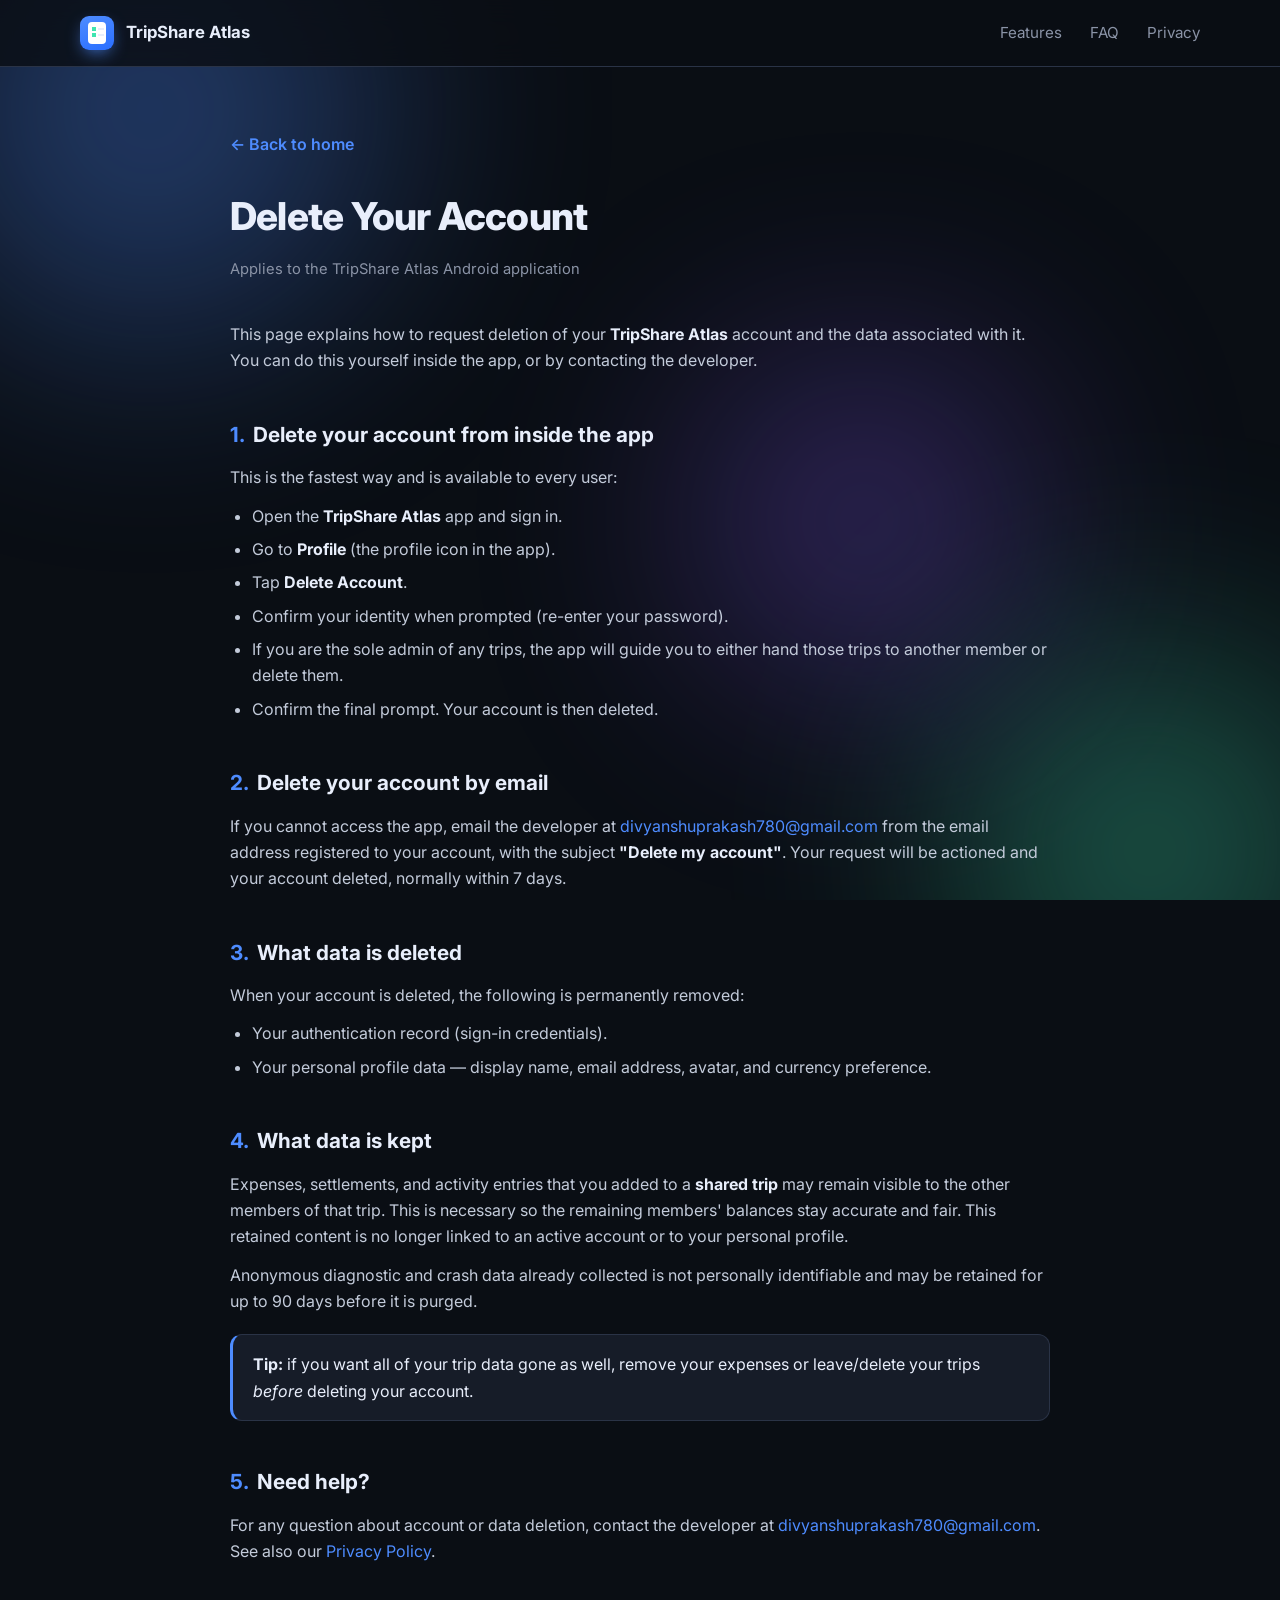
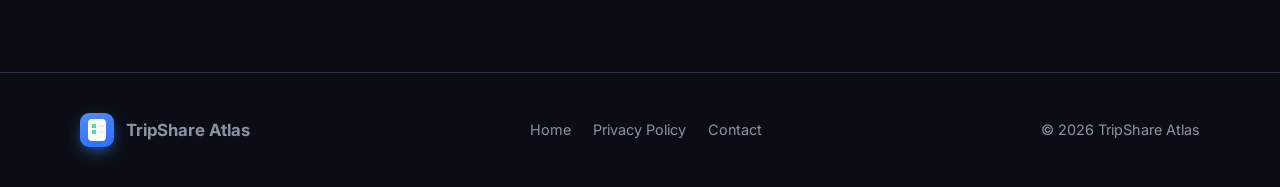
==== delete-account.html @ def370de "Add files via upload" ====
<!DOCTYPE html>
<html lang="en">
<head>
  <meta charset="UTF-8" />
  <meta name="viewport" content="width=device-width, initial-scale=1.0" />
  <title>Delete Your Account — TripShare Atlas</title>
  <meta name="description" content="How to delete your TripShare Atlas account and associated data." />
  <meta name="theme-color" content="#0A0E14" />
  <link rel="preconnect" href="https://fonts.googleapis.com" />
  <link rel="preconnect" href="https://fonts.gstatic.com" crossorigin />
  <link href="https://fonts.googleapis.com/css2?family=Inter:wght@400;500;600;700;800&display=swap" rel="stylesheet" />
  <link rel="stylesheet" href="style.css" />
</head>
<body>

  <div class="aurora" aria-hidden="true"><span></span><span></span><span></span></div>

  <nav class="nav scrolled">
    <div class="wrap">
      <a href="index.html" class="brand"><span class="mark"></span> TripShare Atlas</a>
      <div class="nav-links">
        <a href="index.html#features">Features</a>
        <a href="index.html#faq">FAQ</a>
        <a href="privacy.html">Privacy</a>
      </div>
    </div>
  </nav>

  <main class="doc">
    <a href="index.html" class="back-link">← Back to home</a>

    <h1>Delete Your Account</h1>
    <p class="updated">Applies to the TripShare Atlas Android application</p>

    <p>This page explains how to request deletion of your <strong>TripShare Atlas</strong>
    account and the data associated with it. You can do this yourself inside the
    app, or by contacting the developer.</p>

    <h2><span class="n">1.</span>Delete your account from inside the app</h2>
    <p>This is the fastest way and is available to every user:</p>
    <ul>
      <li>Open the <strong>TripShare Atlas</strong> app and sign in.</li>
      <li>Go to <strong>Profile</strong> (the profile icon in the app).</li>
      <li>Tap <strong>Delete Account</strong>.</li>
      <li>Confirm your identity when prompted (re-enter your password).</li>
      <li>If you are the sole admin of any trips, the app will guide you to either
          hand those trips to another member or delete them.</li>
      <li>Confirm the final prompt. Your account is then deleted.</li>
    </ul>

    <h2><span class="n">2.</span>Delete your account by email</h2>
    <p>If you cannot access the app, email the developer at
    <a href="mailto:divyanshuprakash780@gmail.com">divyanshuprakash780@gmail.com</a>
    from the email address registered to your account, with the subject
    <strong>"Delete my account"</strong>. Your request will be actioned and your
    account deleted, normally within 7 days.</p>

    <h2><span class="n">3.</span>What data is deleted</h2>
    <p>When your account is deleted, the following is permanently removed:</p>
    <ul>
      <li>Your authentication record (sign-in credentials).</li>
      <li>Your personal profile data — display name, email address, avatar, and
          currency preference.</li>
    </ul>

    <h2><span class="n">4.</span>What data is kept</h2>
    <p>Expenses, settlements, and activity entries that you added to a
    <strong>shared trip</strong> may remain visible to the other members of that
    trip. This is necessary so the remaining members' balances stay accurate and
    fair. This retained content is no longer linked to an active account or to
    your personal profile.</p>
    <p>Anonymous diagnostic and crash data already collected is not personally
    identifiable and may be retained for up to 90 days before it is purged.</p>

    <div class="callout">
      <strong>Tip:</strong> if you want all of your trip data gone as well, remove
      your expenses or leave/delete your trips <em>before</em> deleting your
      account.
    </div>

    <h2><span class="n">5.</span>Need help?</h2>
    <p>For any question about account or data deletion, contact the developer at
    <a href="mailto:divyanshuprakash780@gmail.com">divyanshuprakash780@gmail.com</a>.
    See also our <a href="privacy.html">Privacy Policy</a>.</p>
  </main>

  <footer>
    <div class="wrap">
      <div class="brand"><span class="mark"></span> TripShare Atlas</div>
      <div class="foot-links">
        <a href="index.html">Home</a>
        <a href="privacy.html">Privacy Policy</a>
        <a href="mailto:divyanshuprakash780@gmail.com">Contact</a>
      </div>
      <div>© 2026 TripShare Atlas</div>
    </div>
  </footer>

</body>
</html>
---- style.css ----
/* ============================================================
   TripShare Atlas — landing site styles
   Palette mirrors the in-app "Atlas" dark theme.
   ============================================================ */

:root {
  --bg:       #0A0E14;
  --bg-2:     #10151F;
  --surface:  #161C28;
  --surface-2:#1C2433;
  --line:     #2A3346;
  --primary:  #4E8CFF;
  --primary-d:#2A6FFF;
  --mint:     #3FE5B0;
  --coral:    #FF6B6B;
  --text:     #E8EEFB;
  --muted:    #8A93A6;
  --radius:   20px;
  --shadow:   0 24px 60px -20px rgba(0,0,0,.7);
}

* { margin: 0; padding: 0; box-sizing: border-box; }

html { scroll-behavior: smooth; }

body {
  background: var(--bg);
  color: var(--text);
  font-family: 'Inter', -apple-system, BlinkMacSystemFont, 'Segoe UI', Roboto, sans-serif;
  line-height: 1.65;
  -webkit-font-smoothing: antialiased;
  overflow-x: hidden;
}

a { color: inherit; text-decoration: none; }

/* ---- animated aurora backdrop ---- */
.aurora {
  position: fixed;
  inset: 0;
  z-index: -1;
  overflow: hidden;
}
.aurora span {
  position: absolute;
  border-radius: 50%;
  filter: blur(120px);
  opacity: .35;
  animation: drift 22s ease-in-out infinite;
}
.aurora span:nth-child(1) { width: 460px; height: 460px; background: var(--primary); top: -120px; left: -80px; }
.aurora span:nth-child(2) { width: 380px; height: 380px; background: var(--mint);    bottom: -140px; right: -60px; animation-delay: -7s; }
.aurora span:nth-child(3) { width: 320px; height: 320px; background: #8A5CFF;        top: 40%; left: 55%; animation-delay: -13s; }

@keyframes drift {
  0%,100% { transform: translate(0,0) scale(1); }
  33%     { transform: translate(60px,40px) scale(1.15); }
  66%     { transform: translate(-50px,30px) scale(.9); }
}

/* ---- layout ---- */
.wrap { width: min(1120px, 92vw); margin: 0 auto; }
section { padding: 96px 0; }

/* ---- nav ---- */
.nav {
  position: sticky; top: 0; z-index: 50;
  padding: 16px 0;
  transition: background .3s ease, border-color .3s ease, backdrop-filter .3s;
  border-bottom: 1px solid transparent;
}
.nav.scrolled {
  background: rgba(10,14,20,.82);
  backdrop-filter: blur(14px);
  border-bottom: 1px solid var(--line);
}
.nav .wrap { display: flex; align-items: center; justify-content: space-between; }
.brand { display: flex; align-items: center; gap: 12px; font-weight: 700; font-size: 1.05rem; }
.nav-links { display: flex; gap: 28px; align-items: center; }
.nav-links a { color: var(--muted); font-size: .95rem; transition: color .2s; }
.nav-links a:hover { color: var(--text); }

/* ---- the receipt mark (CSS-drawn app logo) ---- */
.mark {
  width: 34px; height: 34px; flex: none;
  border-radius: 9px;
  background: linear-gradient(160deg, var(--primary), var(--primary-d));
  display: grid; place-items: center;
  box-shadow: 0 6px 18px -6px var(--primary);
}
.mark::before {
  content: "";
  width: 18px; height: 22px;
  border-radius: 4px;
  background:
    linear-gradient(var(--mint),var(--mint)) 4px 5px/4px 4px no-repeat,
    linear-gradient(var(--text),var(--text)) 10px 6px/6px 2px no-repeat,
    linear-gradient(var(--mint),var(--mint)) 4px 11px/4px 4px no-repeat,
    linear-gradient(var(--text),var(--text)) 10px 12px/6px 2px no-repeat,
    #fff;
}

/* ---- buttons ---- */
.btn {
  display: inline-flex; align-items: center; gap: 10px;
  padding: 14px 26px;
  border-radius: 999px;
  font-weight: 600; font-size: .98rem;
  border: 1px solid var(--line);
  cursor: pointer;
  transition: transform .15s ease, box-shadow .25s ease, background .2s;
}
.btn-primary {
  background: linear-gradient(135deg, var(--primary), var(--primary-d));
  border-color: transparent;
  color: #fff;
  box-shadow: 0 14px 34px -12px var(--primary);
}
.btn-primary:hover { transform: translateY(-2px); box-shadow: 0 20px 44px -12px var(--primary); }
.btn-ghost { background: var(--surface); color: var(--text); }
.btn-ghost:hover { background: var(--surface-2); }
.btn[disabled], .btn.is-soon { opacity: .65; cursor: not-allowed; }
.btn[disabled]:hover { transform: none; box-shadow: 0 14px 34px -12px var(--primary); }

/* ---- hero ---- */
.hero { padding-top: 56px; }
.hero .wrap { display: grid; grid-template-columns: 1.05fr .95fr; gap: 56px; align-items: center; }

.pill {
  display: inline-flex; align-items: center; gap: 8px;
  padding: 7px 14px;
  border-radius: 999px;
  background: rgba(63,229,176,.1);
  border: 1px solid rgba(63,229,176,.35);
  color: var(--mint);
  font-size: .82rem; font-weight: 600;
  letter-spacing: .04em; text-transform: uppercase;
}
.pill .dot {
  width: 8px; height: 8px; border-radius: 50%; background: var(--mint);
  box-shadow: 0 0 0 0 rgba(63,229,176,.6);
  animation: pulse 2s infinite;
}
@keyframes pulse {
  0%   { box-shadow: 0 0 0 0 rgba(63,229,176,.55); }
  70%  { box-shadow: 0 0 0 12px rgba(63,229,176,0); }
  100% { box-shadow: 0 0 0 0 rgba(63,229,176,0); }
}

.hero h1 {
  font-size: clamp(2.4rem, 5vw, 3.7rem);
  line-height: 1.08;
  font-weight: 800;
  margin: 22px 0 18px;
  letter-spacing: -.02em;
}
.hero h1 .grad {
  background: linear-gradient(120deg, var(--primary), var(--mint));
  -webkit-background-clip: text; background-clip: text; color: transparent;
}
.hero p.lead { color: var(--muted); font-size: 1.12rem; max-width: 30ch; }
.hero-cta { display: flex; gap: 14px; margin-top: 30px; flex-wrap: wrap; }
.soon-note { color: var(--muted); font-size: .85rem; margin-top: 14px; }

/* ---- floating phone / receipt card ---- */
.hero-art { display: grid; place-items: center; }
.phone {
  width: 280px;
  background: linear-gradient(180deg, var(--surface), var(--bg-2));
  border: 1px solid var(--line);
  border-radius: 34px;
  padding: 18px;
  box-shadow: var(--shadow);
  animation: float 6s ease-in-out infinite;
}
@keyframes float {
  0%,100% { transform: translateY(0) rotate(-1deg); }
  50%     { transform: translateY(-18px) rotate(1deg); }
}
.phone .screen {
  background: var(--bg);
  border-radius: 22px;
  padding: 18px 16px;
  border: 1px solid var(--line);
}
.screen .s-title { font-size: .78rem; color: var(--muted); letter-spacing: .08em; text-transform: uppercase; }
.screen .s-total { font-size: 1.9rem; font-weight: 800; margin: 4px 0 16px; }
.row {
  display: flex; align-items: center; gap: 10px;
  padding: 10px 0;
  border-top: 1px solid var(--line);
}
.row .ic { width: 30px; height: 30px; border-radius: 9px; display: grid; place-items: center; font-size: .95rem; }
.row .nm { flex: 1; font-size: .9rem; }
.row .amt { font-weight: 700; font-size: .9rem; }
.amt.cr { color: var(--mint); }
.amt.dr { color: var(--coral); }

/* ---- section headings ---- */
.head { text-align: center; margin-bottom: 56px; }
.head .eyebrow { color: var(--primary); font-weight: 700; letter-spacing: .12em; text-transform: uppercase; font-size: .82rem; }
.head h2 { font-size: clamp(1.8rem, 3.5vw, 2.6rem); font-weight: 800; margin: 12px 0 10px; letter-spacing: -.02em; }
.head p { color: var(--muted); max-width: 56ch; margin: 0 auto; }

/* ---- feature grid ---- */
.grid { display: grid; grid-template-columns: repeat(3,1fr); gap: 22px; }
.card {
  background: var(--surface);
  border: 1px solid var(--line);
  border-radius: var(--radius);
  padding: 28px 24px;
  transition: transform .25s ease, border-color .25s ease, background .25s;
}
.card:hover { transform: translateY(-6px); border-color: var(--primary); background: var(--surface-2); }
.card .emoji {
  width: 50px; height: 50px; border-radius: 14px;
  display: grid; place-items: center; font-size: 1.5rem;
  background: rgba(78,140,255,.12);
  margin-bottom: 16px;
}
.card h3 { font-size: 1.12rem; margin-bottom: 8px; }
.card p { color: var(--muted); font-size: .95rem; }

/* ---- steps ---- */
.steps { display: grid; grid-template-columns: repeat(3,1fr); gap: 22px; }
.step { text-align: center; padding: 8px; }
.step .num {
  width: 56px; height: 56px; margin: 0 auto 16px;
  display: grid; place-items: center;
  font-weight: 800; font-size: 1.3rem;
  border-radius: 50%;
  background: linear-gradient(135deg, var(--primary), var(--primary-d));
  box-shadow: 0 10px 26px -10px var(--primary);
}
.step h3 { margin-bottom: 6px; }
.step p { color: var(--muted); font-size: .95rem; }

/* ---- FAQ ---- */
.faq { max-width: 760px; margin: 0 auto; }
.qa {
  background: var(--surface);
  border: 1px solid var(--line);
  border-radius: 14px;
  margin-bottom: 12px;
  overflow: hidden;
}
.qa .q {
  width: 100%; text-align: left;
  background: none; border: none; color: var(--text);
  font-size: 1rem; font-weight: 600;
  padding: 20px 22px;
  cursor: pointer;
  display: flex; justify-content: space-between; align-items: center; gap: 16px;
  font-family: inherit;
}
.qa .q .chev { transition: transform .3s ease; color: var(--primary); flex: none; }
.qa.open .q .chev { transform: rotate(45deg); }
.qa .a {
  max-height: 0; overflow: hidden;
  transition: max-height .35s ease;
  color: var(--muted);
}
.qa .a p { padding: 0 22px 20px; font-size: .95rem; }

/* ---- final CTA ---- */
.cta-box {
  text-align: center;
  background: linear-gradient(135deg, rgba(78,140,255,.16), rgba(63,229,176,.1));
  border: 1px solid var(--line);
  border-radius: 28px;
  padding: 60px 28px;
}
.cta-box h2 { font-size: clamp(1.7rem,3vw,2.4rem); font-weight: 800; margin-bottom: 12px; }
.cta-box p { color: var(--muted); margin-bottom: 28px; }

/* ---- footer ---- */
footer {
  border-top: 1px solid var(--line);
  padding: 40px 0;
  color: var(--muted);
  font-size: .9rem;
}
footer .wrap { display: flex; justify-content: space-between; align-items: center; gap: 20px; flex-wrap: wrap; }
footer a { color: var(--muted); transition: color .2s; }
footer a:hover { color: var(--text); }
.foot-links { display: flex; gap: 22px; }

/* ---- scroll reveal ---- */
.reveal { opacity: 0; transform: translateY(28px); transition: opacity .7s ease, transform .7s ease; }
.reveal.visible { opacity: 1; transform: none; }
.reveal.d1 { transition-delay: .08s; }
.reveal.d2 { transition-delay: .16s; }
.reveal.d3 { transition-delay: .24s; }

/* ---- privacy / document page ---- */
.doc { width: min(820px, 92vw); margin: 0 auto; padding: 64px 0 96px; }
.doc h1 { font-size: 2.4rem; font-weight: 800; letter-spacing: -.02em; }
.doc .updated { color: var(--muted); margin: 8px 0 40px; font-size: .92rem; }
.doc h2 {
  font-size: 1.3rem; margin: 36px 0 12px;
  padding-top: 8px;
}
.doc h2 .n { color: var(--primary); margin-right: 8px; }
.doc p, .doc li { color: #C3CBDA; }
.doc p { margin-bottom: 12px; }
.doc ul { margin: 8px 0 16px 22px; }
.doc li { margin-bottom: 7px; }
.doc strong { color: var(--text); }
.doc a { color: var(--primary); }
.callout {
  background: var(--surface);
  border: 1px solid var(--line);
  border-left: 3px solid var(--primary);
  border-radius: 12px;
  padding: 16px 20px;
  margin: 20px 0;
}
.back-link { display: inline-flex; align-items: center; gap: 8px; color: var(--primary); margin-bottom: 28px; font-weight: 600; }

/* ---- responsive ---- */
@media (max-width: 860px) {
  .hero .wrap { grid-template-columns: 1fr; text-align: center; }
  .hero p.lead { max-width: none; }
  .hero-cta { justify-content: center; }
  .hero-art { order: -1; }
  .grid, .steps { grid-template-columns: 1fr; }
  .nav-links { display: none; }
  section { padding: 72px 0; }
}
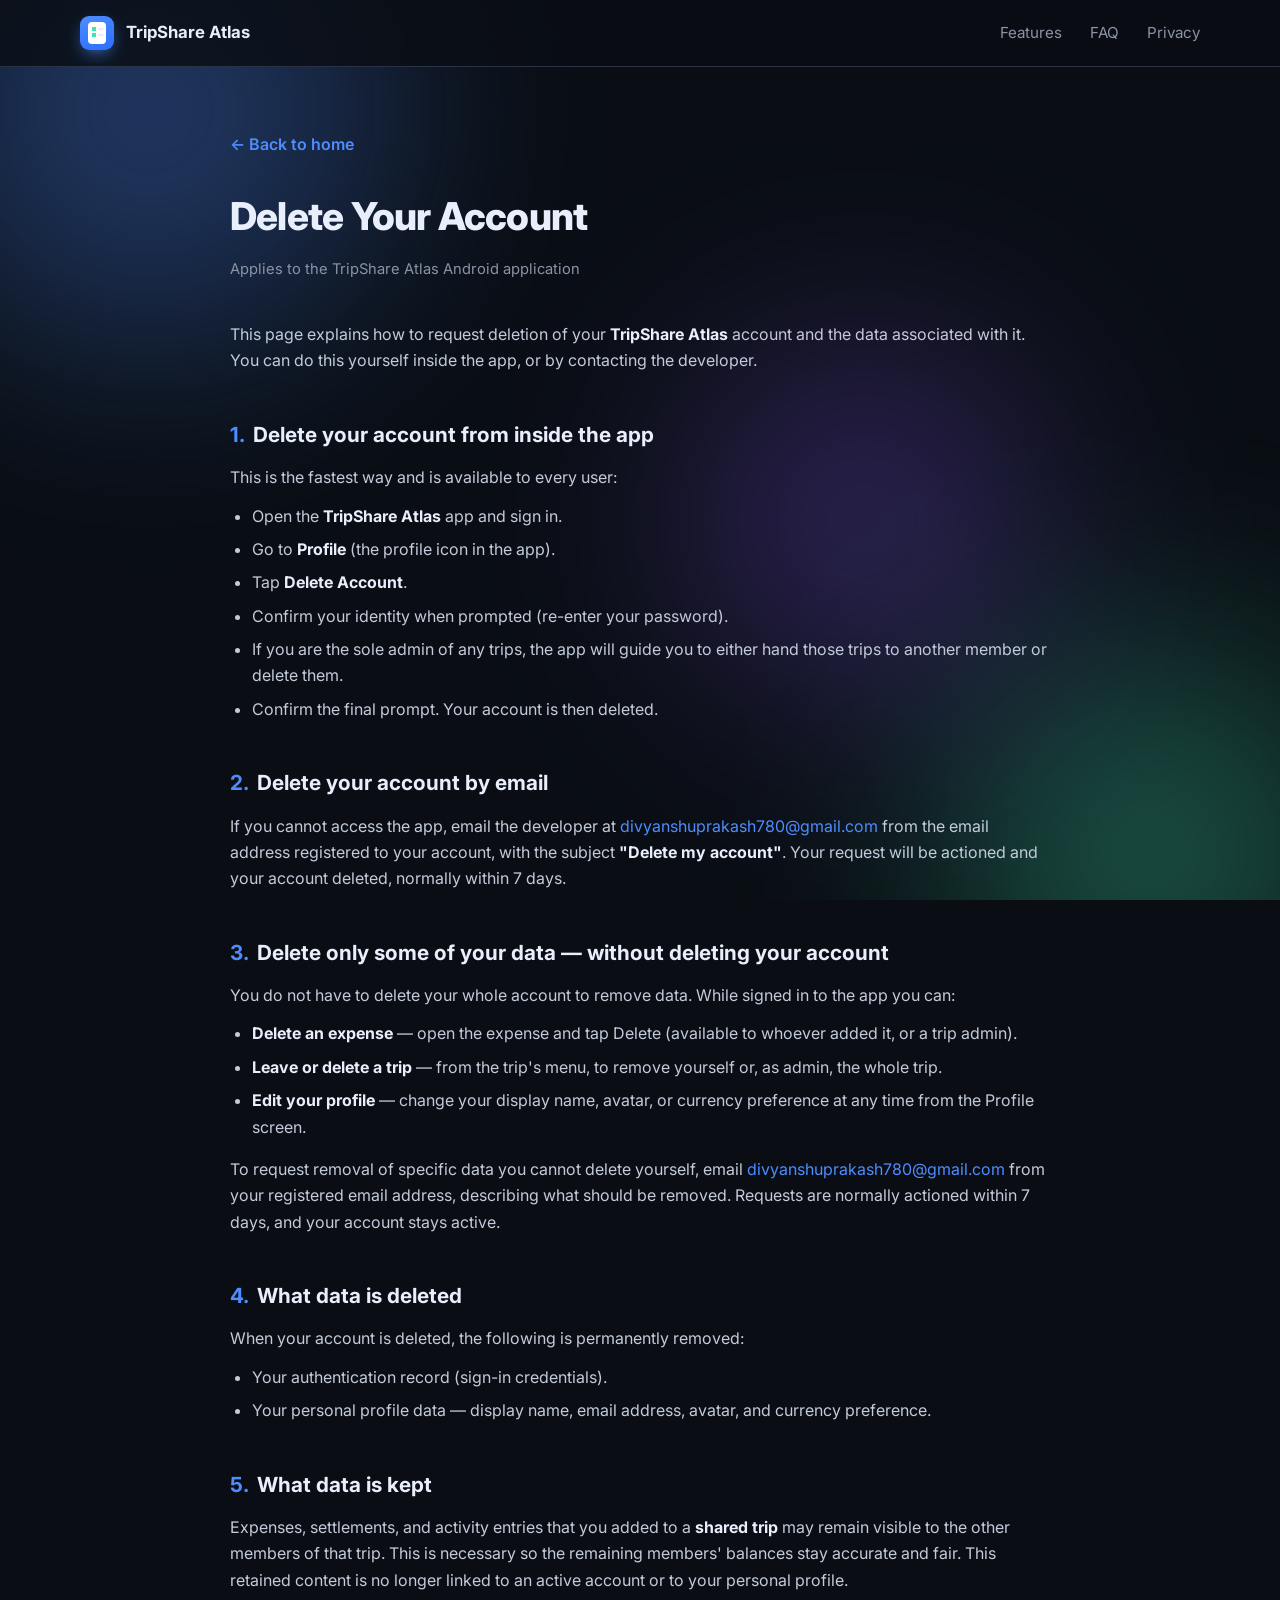
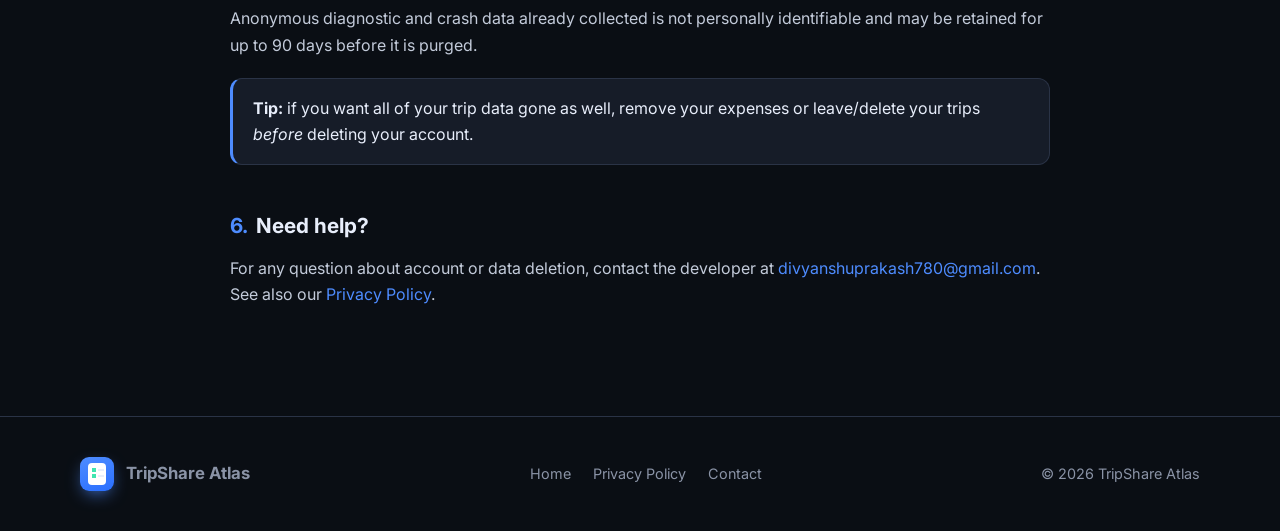
==== commit f4e59210: "Add files via upload" ====
--- a/delete-account.html
+++ b/delete-account.html
@@ -55,7 +55,23 @@
     <strong>"Delete my account"</strong>. Your request will be actioned and your
     account deleted, normally within 7 days.</p>
 
-    <h2><span class="n">3.</span>What data is deleted</h2>
+    <h2><span class="n">3.</span>Delete only some of your data — without deleting your account</h2>
+    <p>You do not have to delete your whole account to remove data. While signed
+    in to the app you can:</p>
+    <ul>
+      <li><strong>Delete an expense</strong> — open the expense and tap Delete
+          (available to whoever added it, or a trip admin).</li>
+      <li><strong>Leave or delete a trip</strong> — from the trip's menu, to remove
+          yourself or, as admin, the whole trip.</li>
+      <li><strong>Edit your profile</strong> — change your display name, avatar, or
+          currency preference at any time from the Profile screen.</li>
+    </ul>
+    <p>To request removal of specific data you cannot delete yourself, email
+    <a href="mailto:divyanshuprakash780@gmail.com">divyanshuprakash780@gmail.com</a>
+    from your registered email address, describing what should be removed. Requests
+    are normally actioned within 7 days, and your account stays active.</p>
+
+    <h2><span class="n">4.</span>What data is deleted</h2>
     <p>When your account is deleted, the following is permanently removed:</p>
     <ul>
       <li>Your authentication record (sign-in credentials).</li>
@@ -63,7 +79,7 @@
           currency preference.</li>
     </ul>
 
-    <h2><span class="n">4.</span>What data is kept</h2>
+    <h2><span class="n">5.</span>What data is kept</h2>
     <p>Expenses, settlements, and activity entries that you added to a
     <strong>shared trip</strong> may remain visible to the other members of that
     trip. This is necessary so the remaining members' balances stay accurate and
@@ -78,7 +94,7 @@
       account.
     </div>
 
-    <h2><span class="n">5.</span>Need help?</h2>
+    <h2><span class="n">6.</span>Need help?</h2>
     <p>For any question about account or data deletion, contact the developer at
     <a href="mailto:divyanshuprakash780@gmail.com">divyanshuprakash780@gmail.com</a>.
     See also our <a href="privacy.html">Privacy Policy</a>.</p>
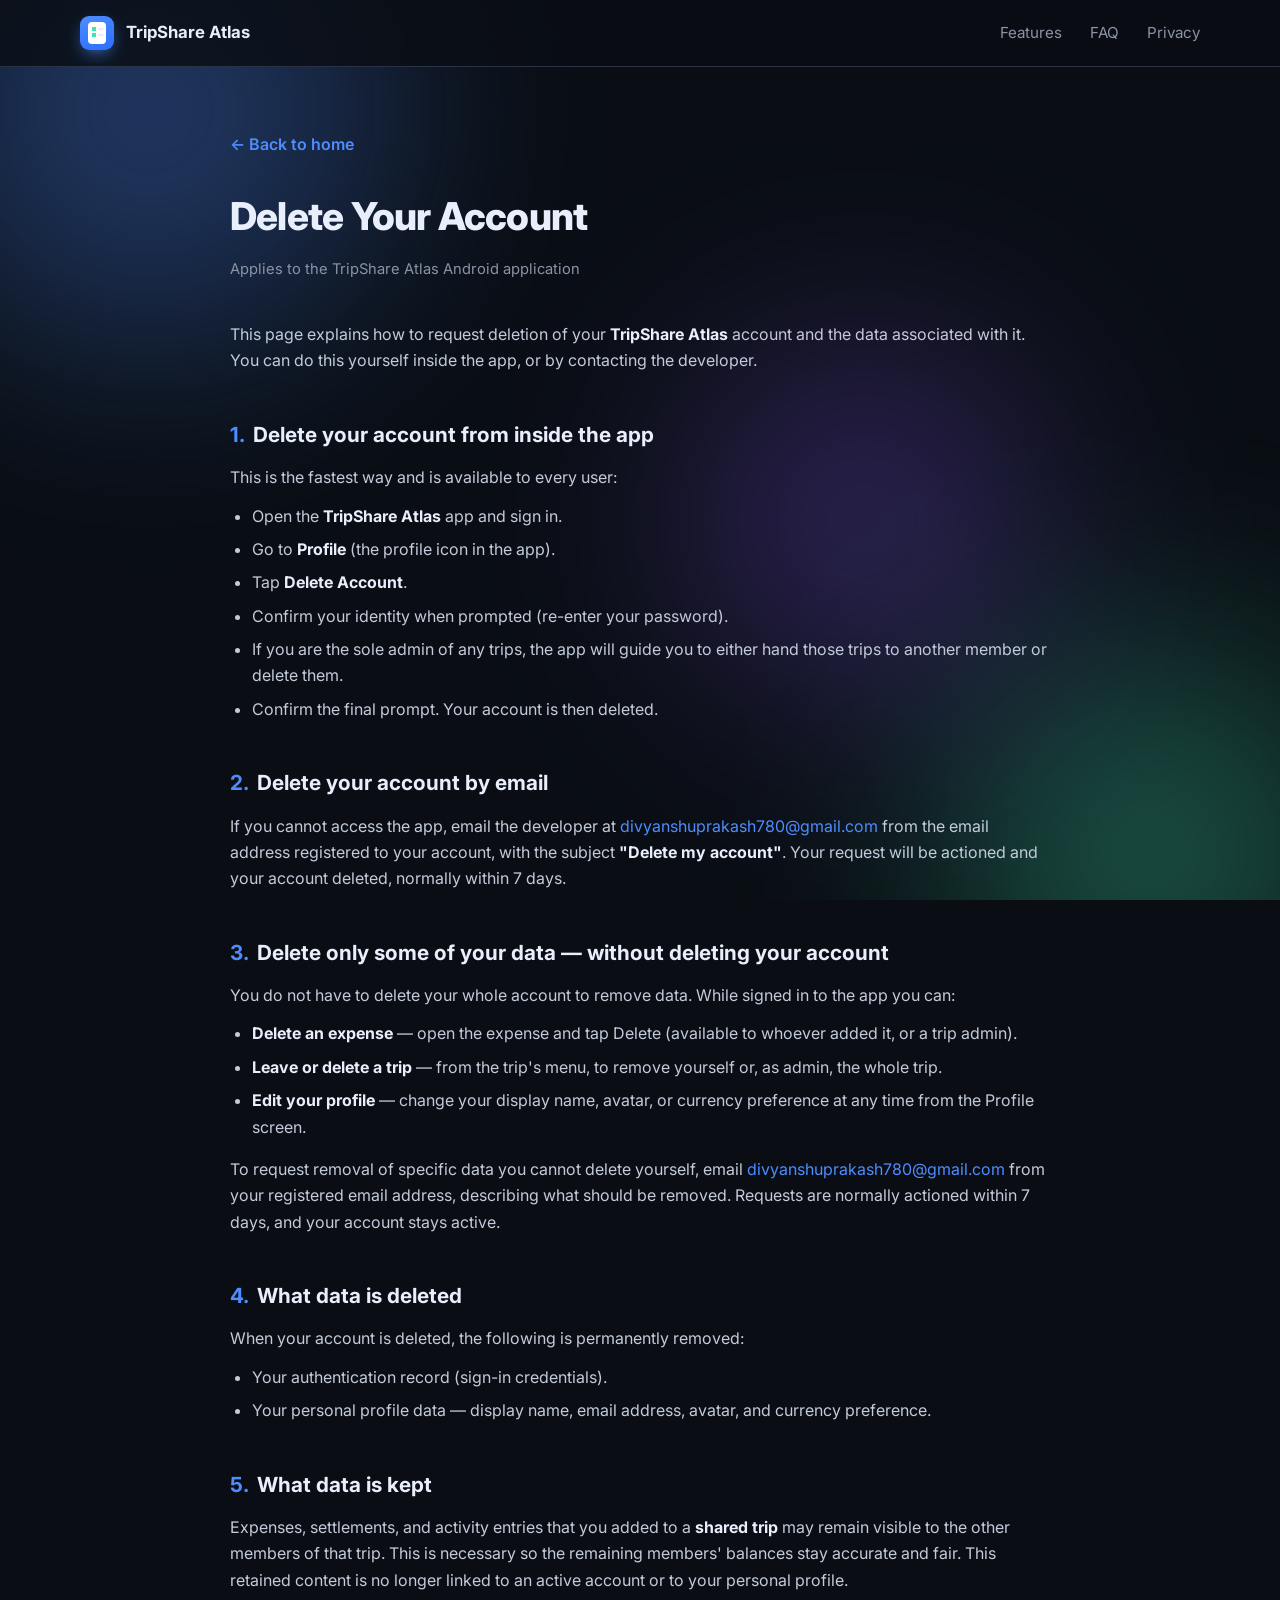
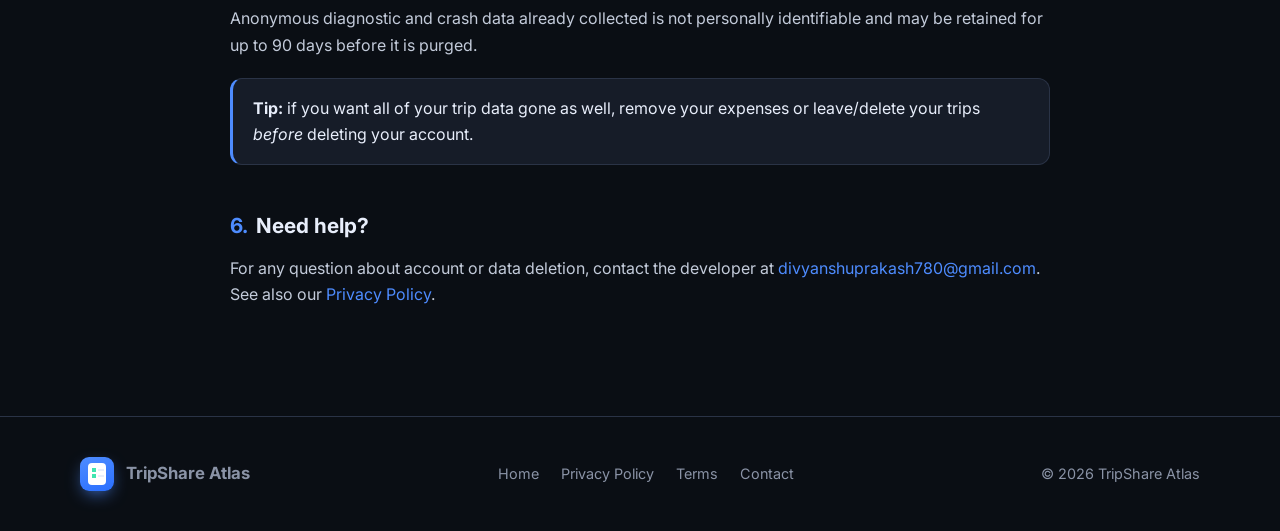
==== commit 1e6d89af: "Add Terms of Service page and footer links" ====
--- a/delete-account.html
+++ b/delete-account.html
@@ -106,6 +106,7 @@
       <div class="foot-links">
         <a href="index.html">Home</a>
         <a href="privacy.html">Privacy Policy</a>
+        <a href="terms.html">Terms</a>
         <a href="mailto:divyanshuprakash780@gmail.com">Contact</a>
       </div>
       <div>© 2026 TripShare Atlas</div>
--- a/style.css
+++ b/style.css
@@ -122,6 +122,11 @@
 .btn[disabled], .btn.is-soon { opacity: .65; cursor: not-allowed; }
 .btn[disabled]:hover { transform: none; box-shadow: 0 14px 34px -12px var(--primary); }
 
+/* Official Google Play badge (local SVG, 180×53 natural) */
+.badge-link { display: inline-flex; align-items: center; transition: transform .15s ease; }
+.badge-link:hover { transform: translateY(-2px); }
+.play-badge { height: 54px; width: auto; display: block; }
+
 /* ---- hero ---- */
 .hero { padding-top: 56px; }
 .hero .wrap { display: grid; grid-template-columns: 1.05fr .95fr; gap: 56px; align-items: center; }
